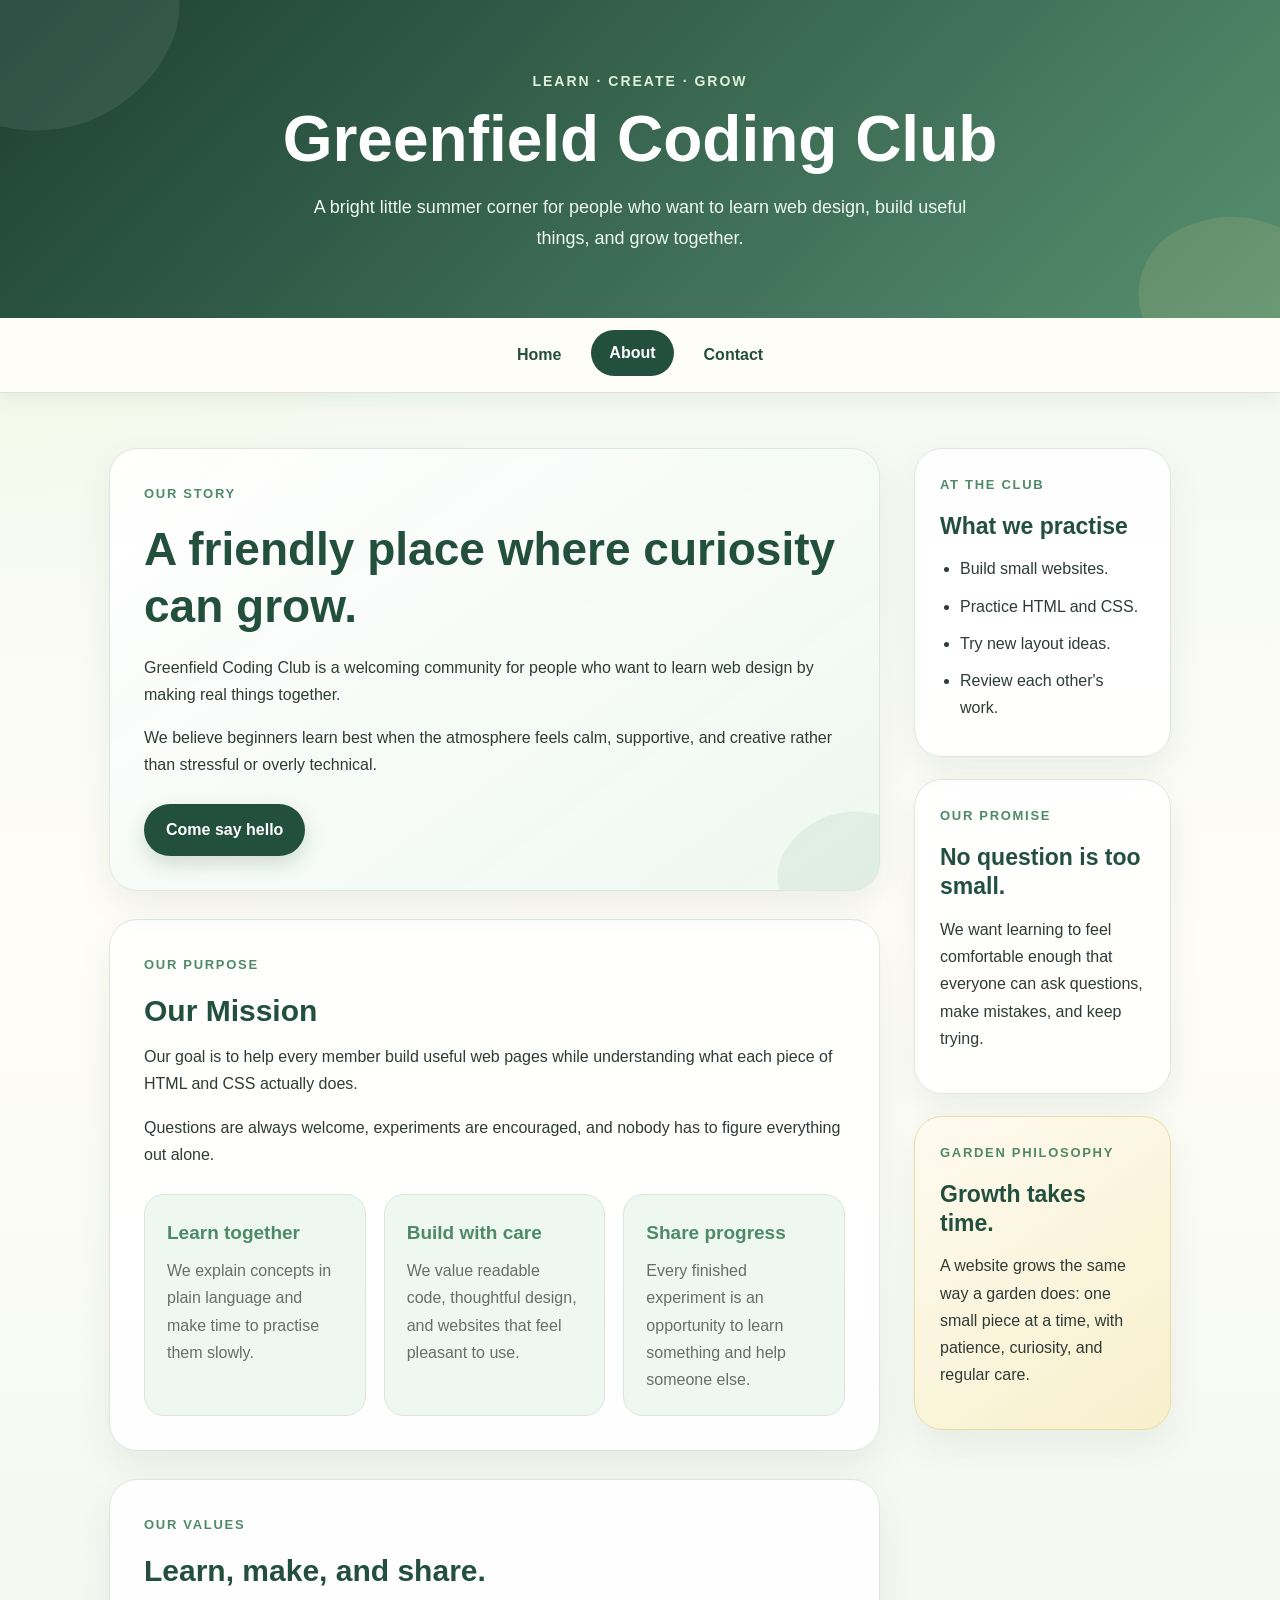
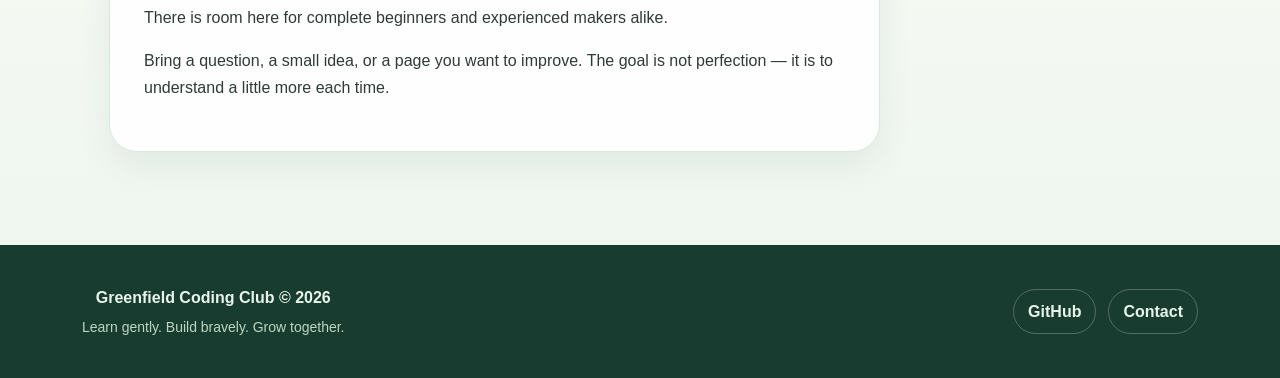
==== project/about.html @ da54e1cf "HW6: Complete 3-page mini-site with navigation" ====
<!doctype html>
<html lang="en">

<head>
  <meta charset="utf-8">

  <meta
    name="viewport"
    content="width=device-width, initial-scale=1"
  >

  <meta
    name="description"
    content="Learn about Greenfield Coding Club, our mission, activities, and friendly learning community."
  >

  <title>About | Greenfield Coding Club</title>

  <link rel="stylesheet" href="css/style.css">
</head>


<body>

  <!-- =========================
       HEADER
       Same header used across the mini-site
       ========================= -->

  <header class="site-header">

    <div class="container">

      <p class="site-tagline">
        Learn · Create · Grow
      </p>

      <h1 class="site-title">
        Greenfield Coding Club
      </h1>

      <p class="site-subtitle">
        A bright little summer corner for people who want
        to learn web design, build useful things, and grow together.
      </p>

    </div>

  </header>


  <!-- =========================
       SHARED NAVIGATION
       About is the current page
       ========================= -->

  <nav
    class="site-nav"
    aria-label="Main navigation"
  >

    <div class="container">

      <ul class="nav-list">

        <li>
          <a href="index.html">
            Home
          </a>
        </li>

        <li class="active">
          <a
            href="about.html"
            aria-current="page"
          >
            About
          </a>
        </li>

        <li>
          <a href="contact.html">
            Contact
          </a>
        </li>

      </ul>

    </div>

  </nav>


  <!-- =========================
       MAIN CONTENT
       ========================= -->

  <main class="site-main">

    <div class="container page-layout">


      <!-- Main About content -->

      <section class="main-content">

        <section class="hero-card">

          <p class="mini-label">
            Our Story
          </p>

          <h2>
            A friendly place where curiosity can grow.
          </h2>

          <p>
            Greenfield Coding Club is a welcoming community
            for people who want to learn web design by making
            real things together.
          </p>

          <p>
            We believe beginners learn best when the atmosphere
            feels calm, supportive, and creative rather than
            stressful or overly technical.
          </p>

          <a
            class="main-button"
            href="contact.html"
          >
            Come say hello
          </a>

        </section>


        <section class="content-card">

          <p class="mini-label">
            Our Purpose
          </p>

          <h2>
            Our Mission
          </h2>

          <p>
            Our goal is to help every member build useful web pages
            while understanding what each piece of HTML and CSS
            actually does.
          </p>

          <p>
            Questions are always welcome, experiments are encouraged,
            and nobody has to figure everything out alone.
          </p>


          <div class="feature-grid">

            <article class="feature-box">

              <h3>
                Learn together
              </h3>

              <p>
                We explain concepts in plain language
                and make time to practise them slowly.
              </p>

            </article>


            <article class="feature-box">

              <h3>
                Build with care
              </h3>

              <p>
                We value readable code, thoughtful design,
                and websites that feel pleasant to use.
              </p>

            </article>


            <article class="feature-box">

              <h3>
                Share progress
              </h3>

              <p>
                Every finished experiment is an opportunity
                to learn something and help someone else.
              </p>

            </article>

          </div>

        </section>


        <section class="content-card">

          <p class="mini-label">
            Our Values
          </p>

          <h2>
            Learn, make, and share.
          </h2>

          <p>
            There is room here for complete beginners
            and experienced makers alike.
          </p>

          <p>
            Bring a question, a small idea, or a page
            you want to improve. The goal is not perfection —
            it is to understand a little more each time.
          </p>

        </section>

      </section>


      <!-- About sidebar -->

      <aside
        class="sidebar"
        aria-label="About page sidebar"
      >

        <section class="sidebar-card">

          <p class="mini-label">
            At the Club
          </p>

          <h2>
            What we practise
          </h2>

          <ul class="sidebar-list">

            <li>
              Build small websites.
            </li>

            <li>
              Practice HTML and CSS.
            </li>

            <li>
              Try new layout ideas.
            </li>

            <li>
              Review each other's work.
            </li>

          </ul>

        </section>


        <section class="sidebar-card">

          <p class="mini-label">
            Our Promise
          </p>

          <h2>
            No question is too small.
          </h2>

          <p>
            We want learning to feel comfortable enough
            that everyone can ask questions, make mistakes,
            and keep trying.
          </p>

        </section>


        <section class="sidebar-card highlight-card">

          <p class="mini-label">
            Garden Philosophy
          </p>

          <h2>
            Growth takes time.
          </h2>

          <p>
            A website grows the same way a garden does:
            one small piece at a time, with patience,
            curiosity, and regular care.
          </p>

        </section>

      </aside>


    </div>

  </main>


  <!-- =========================
       FOOTER
       Same footer used across the mini-site
       ========================= -->

  <footer class="site-footer">

    <div class="container footer-content">

      <div>

        <p class="footer-title">
          Greenfield Coding Club © 2026
        </p>

        <p>
          Learn gently. Build bravely. Grow together.
        </p>

      </div>


      <div class="footer-links">

        <a
          href="https://github.com/"
          target="_blank"
        >
          GitHub
        </a>

        <a href="contact.html">
          Contact
        </a>

      </div>

    </div>

  </footer>


</body>

</html>
---- project/css/style.css ----
/* =========================
   SESSION 05 - SUMMER GARDEN
   Greenfield Coding Club
   ========================= */


/* ---------- Color system ---------- */

:root {
    --forest: #234f3f;
    --deep-green: #183c30;
    --leaf: #4f8a68;
    --fresh-green: #75a985;
    --sage: #dfeee3;
    --mint: #eef7f0;
    --cream: #fffdf7;
    --sun: #f5d98b;
    --text: #2f3b35;
    --muted: #637168;
    --white: #ffffff;
}


/* ---------- Reset ---------- */

* {
    margin: 0;
    padding: 0;
    box-sizing: border-box;
}
/* Required semantic layout styles for Homework 5 */

header {
    background-color: #234f3f;
    color: white;
    padding: 20px;
    text-align: center;
}

nav ul {
    list-style: none;
}

main {
    max-width: 1180px;
    margin: 0 auto;
    padding-left: 20px;
    padding-right: 20px;
}

/* ---------- Whole page ---------- */

body {
    margin: 0;
    background:
        radial-gradient(circle at top left, #f4f8df 0, transparent 28%),
        linear-gradient(180deg, #eef7f0 0%, #fffdf7 48%, #edf6ef 100%);
    color: var(--text);
    font-family: "Segoe UI", Arial, sans-serif;
    font-size: 16px;
    line-height: 1.7;
}


/* ---------- Reusable page width ---------- */

.container {
    width: 90%;
    max-width: 1180px;
    margin: 0 auto;
}


/* ---------- Header ---------- */

.site-header {
    position: relative;
    overflow: hidden;
    text-align: center;
    color: var(--white);
    background:
        linear-gradient(
            135deg,
            rgba(24, 60, 48, 0.98),
            rgba(79, 138, 104, 0.95)
        );
    padding: 70px 20px 65px;
}


/* Decorative summer circles / leaves */

.site-header::before {
    content: "";
    position: absolute;
    width: 240px;
    height: 240px;
    background-color: rgba(255, 255, 255, 0.08);
    border-radius: 60% 40% 65% 35%;
    top: -100px;
    left: -70px;
    transform: rotate(25deg);
}

.site-header::after {
    content: "";
    position: absolute;
    width: 190px;
    height: 190px;
    background-color: rgba(245, 217, 139, 0.12);
    border-radius: 40% 60% 35% 65%;
    right: -55px;
    bottom: -85px;
    transform: rotate(-20deg);
}

.site-header .container {
    position: relative;
    z-index: 1;
}

.site-tagline {
    margin: 0 0 10px;
    color: #dff0d8;
    font-size: 14px;
    font-weight: 700;
    letter-spacing: 2px;
    text-transform: uppercase;
}

.site-title {
    margin: 0;
    color: var(--white);
    font-size: clamp(38px, 6vw, 64px);
    line-height: 1.1;
}

.site-subtitle {
    max-width: 680px;
    margin: 18px auto 0;
    color: #eef8f0;
    font-size: 18px;
}


/* ---------- Navigation ---------- */

.site-nav {
    background-color: var(--cream);
    border-bottom: 1px solid #d8e7dc;
    box-shadow: 0 5px 20px rgba(35, 79, 63, 0.08);
}

.nav-list {
    list-style: none;

    display: flex;
    justify-content: center;
    align-items: center;

    gap: 12px;

    padding: 14px 0;
    margin: 0;
}

.nav-list a {
    display: block;
    color: var(--forest);
    text-decoration: none;
    font-weight: 700;

    padding: 9px 18px;

    border-radius: 999px;

    transition:
        background-color 0.2s ease,
        color 0.2s ease,
        transform 0.2s ease;
}

.nav-list a:hover,
.nav-list a.active,
.nav-list a[aria-current="page"] {
    background-color: var(--forest);
    color: var(--white);
    transform: translateY(-2px);
}


/* ---------- Main page ---------- */

.site-main {
    padding: 55px 0 65px;
}


/*
   FLEXBOX LAYOUT

   .page-layout is the PARENT.
   main-content and sidebar are its CHILDREN.
*/

.page-layout {
    display: flex;
    align-items: flex-start;

    gap: 34px;
}


/* Main column = wider */

.main-content {
    flex: 3;
}


/* Sidebar = narrower */

.sidebar {
    flex: 1;

    display: flex;
    flex-direction: column;
    gap: 22px;
}


/* ---------- General cards ---------- */

.hero-card,
.content-card,
.sidebar-card {
    background-color: rgba(255, 255, 255, 0.9);

    border: 1px solid #dbe8de;
    border-radius: 28px;

    box-shadow:
        0 15px 35px rgba(35, 79, 63, 0.08);

    padding: 34px;
}


/* ---------- Hero content ---------- */

.hero-card {
    position: relative;
    overflow: hidden;

    margin-bottom: 28px;

    background:
        linear-gradient(
            145deg,
            rgba(255, 255, 255, 0.97),
            rgba(238, 247, 240, 0.95)
        );
}

.hero-card::after {
    content: "";
    position: absolute;

    width: 130px;
    height: 130px;

    right: -35px;
    bottom: -45px;

    background-color: rgba(117, 169, 133, 0.13);

    border-radius: 70% 30% 60% 40%;
    transform: rotate(30deg);
}

.mini-label {
    margin: 0 0 8px;

    color: var(--leaf);

    font-size: 13px;
    font-weight: 800;

    letter-spacing: 1.7px;
    text-transform: uppercase;
}

.hero-card h2,
.content-card h2,
.sidebar-card h2 {
    color: var(--forest);

    line-height: 1.25;
}

.hero-card h2 {
    max-width: 700px;

    margin-bottom: 18px;

    font-size: clamp(30px, 4vw, 46px);
}

.hero-card p,
.content-card p,
.sidebar-card p {
    margin: 0 0 16px;
}


/* ---------- Main button ---------- */

.main-button {
    display: inline-block;

    margin-top: 10px;

    padding: 12px 22px;

    background-color: var(--forest);
    color: var(--white);

    text-decoration: none;
    font-weight: 700;

    border-radius: 999px;

    box-shadow:
        0 8px 20px rgba(35, 79, 63, 0.18);

    transition:
        transform 0.2s ease,
        background-color 0.2s ease;
}

.main-button:hover {
    background-color: var(--leaf);
    transform: translateY(-2px);
}


/* ---------- Content sections ---------- */

.content-card {
    margin-bottom: 28px;
}

.content-card h2 {
    margin-bottom: 14px;
    font-size: 30px;
}


/* ---------- Feature cards ---------- */

.feature-grid {
    display: flex;

    gap: 18px;

    margin-top: 26px;
}

.feature-box {
    flex: 1;

    padding: 22px;

    background-color: var(--mint);

    border: 1px solid #d7e8db;
    border-radius: 20px;
}

.feature-box h3 {
    margin-bottom: 8px;

    color: var(--leaf);

    font-size: 19px;
}

.feature-box p {
    margin: 0;

    color: var(--muted);
}


/* ---------- Sidebar ---------- */

.sidebar-card {
    padding: 25px;
}

.sidebar-card h2 {
    margin-bottom: 15px;

    font-size: 23px;
}

.sidebar-list {
    margin: 0;
    padding-left: 20px;
}

.sidebar-list li {
    margin-bottom: 10px;
}

.sidebar-list a {
    color: var(--forest);
    font-weight: 700;
    text-decoration: none;
}

.sidebar-list a:hover {
    color: var(--leaf);
    text-decoration: underline;
}


/* Special sunny sidebar */

.highlight-card {
    background:
        linear-gradient(
            145deg,
            #fffaf0,
            #f7f0cc
        );

    border-color: #eadca3;
}

/* ---------- Contact form ---------- */

.contact-form {
    margin-top: 24px;
}

.form-group {
    margin-bottom: 20px;
}

.form-group label {
    display: block;
    margin-bottom: 7px;

    color: var(--forest);

    font-weight: 700;
}

.form-group input,
.form-group textarea {
    width: 100%;

    padding: 13px 15px;

    border: 1px solid #cddfd2;
    border-radius: 14px;

    background-color: #fbfefb;

    color: var(--text);

    font: inherit;

    outline: none;
}

.form-group input:focus,
.form-group textarea:focus {
    border-color: var(--leaf);

    box-shadow:
        0 0 0 3px rgba(79, 138, 104, 0.12);
}

.form-group textarea {
    min-height: 150px;

    resize: vertical;
}

.form-button {
    border: none;

    padding: 12px 22px;

    background-color: var(--forest);
    color: var(--white);

    font: inherit;
    font-weight: 700;

    border-radius: 999px;

    cursor: pointer;

    box-shadow:
        0 8px 20px rgba(35, 79, 63, 0.18);
}

.form-button:hover {
    background-color: var(--leaf);
}
/* ---------- Footer ---------- */

.site-footer {
    background-color: var(--deep-green);
    color: #e8f4eb;

    text-align: center;

    padding: 35px 20px;
}

.site-footer p {
    margin: 4px 0;
}

.site-footer p:last-child {
    color: #bdd6c4;
    font-size: 14px;
}

.footer-content {
    display: flex;
    justify-content: space-between;
    align-items: center;
    gap: 25px;
}

.footer-title {
    font-weight: 700;
}

.footer-links {
    display: flex;
    gap: 12px;
}

.footer-links a {
    color: #e8f4eb;
    text-decoration: none;
    font-weight: 700;
    padding: 8px 14px;
    border: 1px solid rgba(255, 255, 255, 0.25);
    border-radius: 999px;
}

.footer-links a:hover {
    background-color: #e8f4eb;
    color: #183c30;
}

/* ---------- Responsive layout ---------- */

@media (max-width: 850px) {

    .page-layout {
        flex-direction: column;
    }

    .main-content,
    .sidebar {
        width: 100%;
    }

    .sidebar {
        flex-direction: row;
        flex-wrap: wrap;
    }

    .sidebar-card {
        flex: 1 1 250px;
    }

    .feature-grid {
        flex-direction: column;
    }
}


@media (max-width: 600px) {

    .site-header {
        padding: 55px 18px;
    }

    .nav-list {
        flex-wrap: wrap;
    }

    .hero-card,
    .content-card,
    .sidebar-card {
        padding: 24px;
        border-radius: 22px;
    }

    .site-main {
        padding-top: 35px;
    }
    .footer-content {
    flex-direction: column;
    text-align: center;
}
}
/* ==================================================
   SESSION 06 - THREE PAGE MINI SITE
   Home page additions
   ================================================== */


/* ---------- Active navigation item ---------- */

.nav-list li.active a {
    background-color: var(--forest);
    color: var(--white);
    transform: translateY(-2px);
}


/* ---------- Home welcome section ---------- */

.home-hero {
    display: flex;
    align-items: center;
    gap: 45px;

    margin-bottom: 32px;
    padding: 42px;

    background:
        linear-gradient(
            145deg,
            rgba(255, 255, 255, 0.96),
            rgba(238, 247, 240, 0.96)
        );

    border: 1px solid #dbe8de;
    border-radius: 30px;

    box-shadow:
        0 18px 40px rgba(35, 79, 63, 0.09);
}


.home-hero-copy {
    flex: 1.2;
}


.home-hero-copy h2 {
    margin-bottom: 18px;

    color: var(--forest);

    font-size: clamp(32px, 4vw, 48px);
    line-height: 1.2;
}


.home-hero-copy p {
    margin-bottom: 16px;
}


.home-hero-image {
    flex: 0.8;

    display: flex;
    justify-content: center;
    align-items: center;
}


.home-hero-image img {
    display: block;

    width: 100%;
    max-width: 430px;
    height: auto;

    border-radius: 26px;

    box-shadow:
        0 14px 30px rgba(35, 79, 63, 0.12);
}


/* ---------- What We Do list ---------- */

.activity-list {
    margin-top: 22px;
    padding: 0;

    list-style: none;
}


.activity-list li {
    position: relative;

    margin-bottom: 13px;
    padding: 15px 18px 15px 48px;

    background-color: var(--mint);

    border: 1px solid #d7e8db;
    border-radius: 16px;
}


.activity-list li::before {
    content: "✓";

    position: absolute;
    left: 18px;
    top: 14px;

    width: 22px;
    height: 22px;

    color: var(--white);
    background-color: var(--leaf);

    font-size: 13px;
    font-weight: 800;
    line-height: 22px;
    text-align: center;

    border-radius: 50%;
}


/* ---------- Summer workshop ---------- */

.summer-feature {
    display: flex;
    align-items: center;

    gap: 38px;

    margin-bottom: 28px;
    padding: 34px;

    background:
        linear-gradient(
            135deg,
            #f8f4d7,
            #edf7ef
        );

    border: 1px solid #e4dfbd;
    border-radius: 28px;

    box-shadow:
        0 15px 35px rgba(35, 79, 63, 0.07);
}


.summer-feature-image,
.summer-feature-copy {
    flex: 1;
}


.summer-feature-image img {
    display: block;

    width: 100%;
    height: auto;

    border-radius: 22px;
}


.summer-feature-copy h2 {
    margin-bottom: 14px;

    color: var(--forest);

    font-size: 30px;
    line-height: 1.25;
}


.summer-feature-copy p {
    margin-bottom: 0;
}


/* ---------- Upcoming events ---------- */

.event-grid {
    display: flex;

    gap: 20px;

    margin-top: 25px;
}


.event-card {
    flex: 1;

    padding: 24px;

    background:
        linear-gradient(
            180deg,
            #ffffff,
            #f4faf5
        );

    border: 1px solid #d7e6da;
    border-radius: 20px;

    transition:
        transform 0.2s ease,
        box-shadow 0.2s ease;
}


.event-card:hover {
    transform: translateY(-4px);

    box-shadow:
        0 12px 26px rgba(35, 79, 63, 0.10);
}


.event-date {
    display: inline-block;

    margin-bottom: 13px;
    padding: 6px 11px;

    color: var(--forest);
    background-color: #f5e7a8;

    font-size: 12px;
    font-weight: 800;
    letter-spacing: 1px;

    border-radius: 999px;
}


.event-card h3 {
    margin-bottom: 9px;

    color: var(--leaf);

    font-size: 20px;
}


.event-card p:last-child {
    margin-bottom: 0;

    color: var(--muted);
}


/* ---------- Session 06 responsive additions ---------- */

@media (max-width: 850px) {

    .home-hero,
    .summer-feature {
        flex-direction: column;
    }

    .home-hero-copy,
    .home-hero-image,
    .summer-feature-image,
    .summer-feature-copy {
        width: 100%;
    }

    .home-hero-image img {
        max-width: 500px;
    }

    .event-grid {
        flex-direction: column;
    }
}


@media (max-width: 600px) {

    .home-hero,
    .summer-feature {
        padding: 24px;

        border-radius: 22px;
    }

    .home-hero {
        gap: 28px;
    }

    .summer-feature {
        gap: 25px;
    }

    .activity-list li {
        padding-right: 14px;
    }
}
/* ==================================================
   SESSION 06 - CONTACT PAGE
   ================================================== */


/* ---------- Contact hero ---------- */

.contact-hero {
    display: flex;
    align-items: center;
    gap: 45px;

    margin-bottom: 30px;
    padding: 42px;

    background:
        linear-gradient(
            145deg,
            rgba(255, 255, 255, 0.97),
            rgba(238, 247, 240, 0.95)
        );

    border: 1px solid #dbe8de;
    border-radius: 30px;

    box-shadow:
        0 18px 40px rgba(35, 79, 63, 0.09);
}


.contact-hero-copy {
    flex: 1.15;
}


.contact-hero-copy h2 {
    margin-bottom: 18px;

    color: var(--forest);

    font-size: clamp(34px, 4vw, 48px);
    line-height: 1.2;
}


.contact-hero-copy p {
    margin-bottom: 16px;
}


.contact-hero-image {
    flex: 0.85;

    display: flex;
    justify-content: center;
    align-items: center;
}


.contact-hero-image img {
    display: block;

    width: 100%;
    max-width: 420px;
    height: auto;

    border-radius: 26px;

    box-shadow:
        0 14px 30px rgba(35, 79, 63, 0.12);
}


/* ---------- Contact information layout ---------- */

.contact-info-grid {
    display: flex;
    gap: 24px;

    margin-bottom: 28px;
}


.contact-info-card {
    flex: 1;

    padding: 30px;

    background-color: rgba(255, 255, 255, 0.92);

    border: 1px solid #dbe8de;
    border-radius: 25px;

    box-shadow:
        0 12px 28px rgba(35, 79, 63, 0.07);
}


.contact-info-card h2 {
    margin-bottom: 17px;

    color: var(--forest);

    font-size: 27px;
}


/* ---------- Contact channels list ---------- */

.contact-list {
    margin: 22px 0 0;
    padding: 0;

    list-style: none;
}


.contact-list li {
    margin-bottom: 14px;
    padding: 15px 17px;

    background-color: var(--mint);

    border: 1px solid #d6e7da;
    border-radius: 15px;

    color: var(--text);
}


.contact-list strong {
    color: var(--forest);
}


/* ---------- Meeting card ---------- */

.meeting-card {
    background:
        linear-gradient(
            145deg,
            #fffdf7,
            #f6f2d8
        );

    border-color: #eadfae;
}


.meeting-card p {
    margin-bottom: 16px;
}


/* ---------- Final invitation ---------- */

.contact-invitation {
    text-align: center;
}


.contact-invitation h2 {
    max-width: 650px;
    margin-left: auto;
    margin-right: auto;
}


.contact-invitation > p:not(.mini-label) {
    max-width: 720px;
    margin-left: auto;
    margin-right: auto;
}


/* ---------- Contact responsive layout ---------- */

@media (max-width: 850px) {

    .contact-hero {
        flex-direction: column;
    }

    .contact-hero-copy,
    .contact-hero-image {
        width: 100%;
    }

    .contact-hero-image img {
        max-width: 500px;
    }

    .contact-info-grid {
        flex-direction: column;
    }
}


@media (max-width: 600px) {

    .contact-hero {
        padding: 24px;
        gap: 28px;

        border-radius: 22px;
    }

    .contact-info-card {
        padding: 24px;

        border-radius: 22px;
    }
}
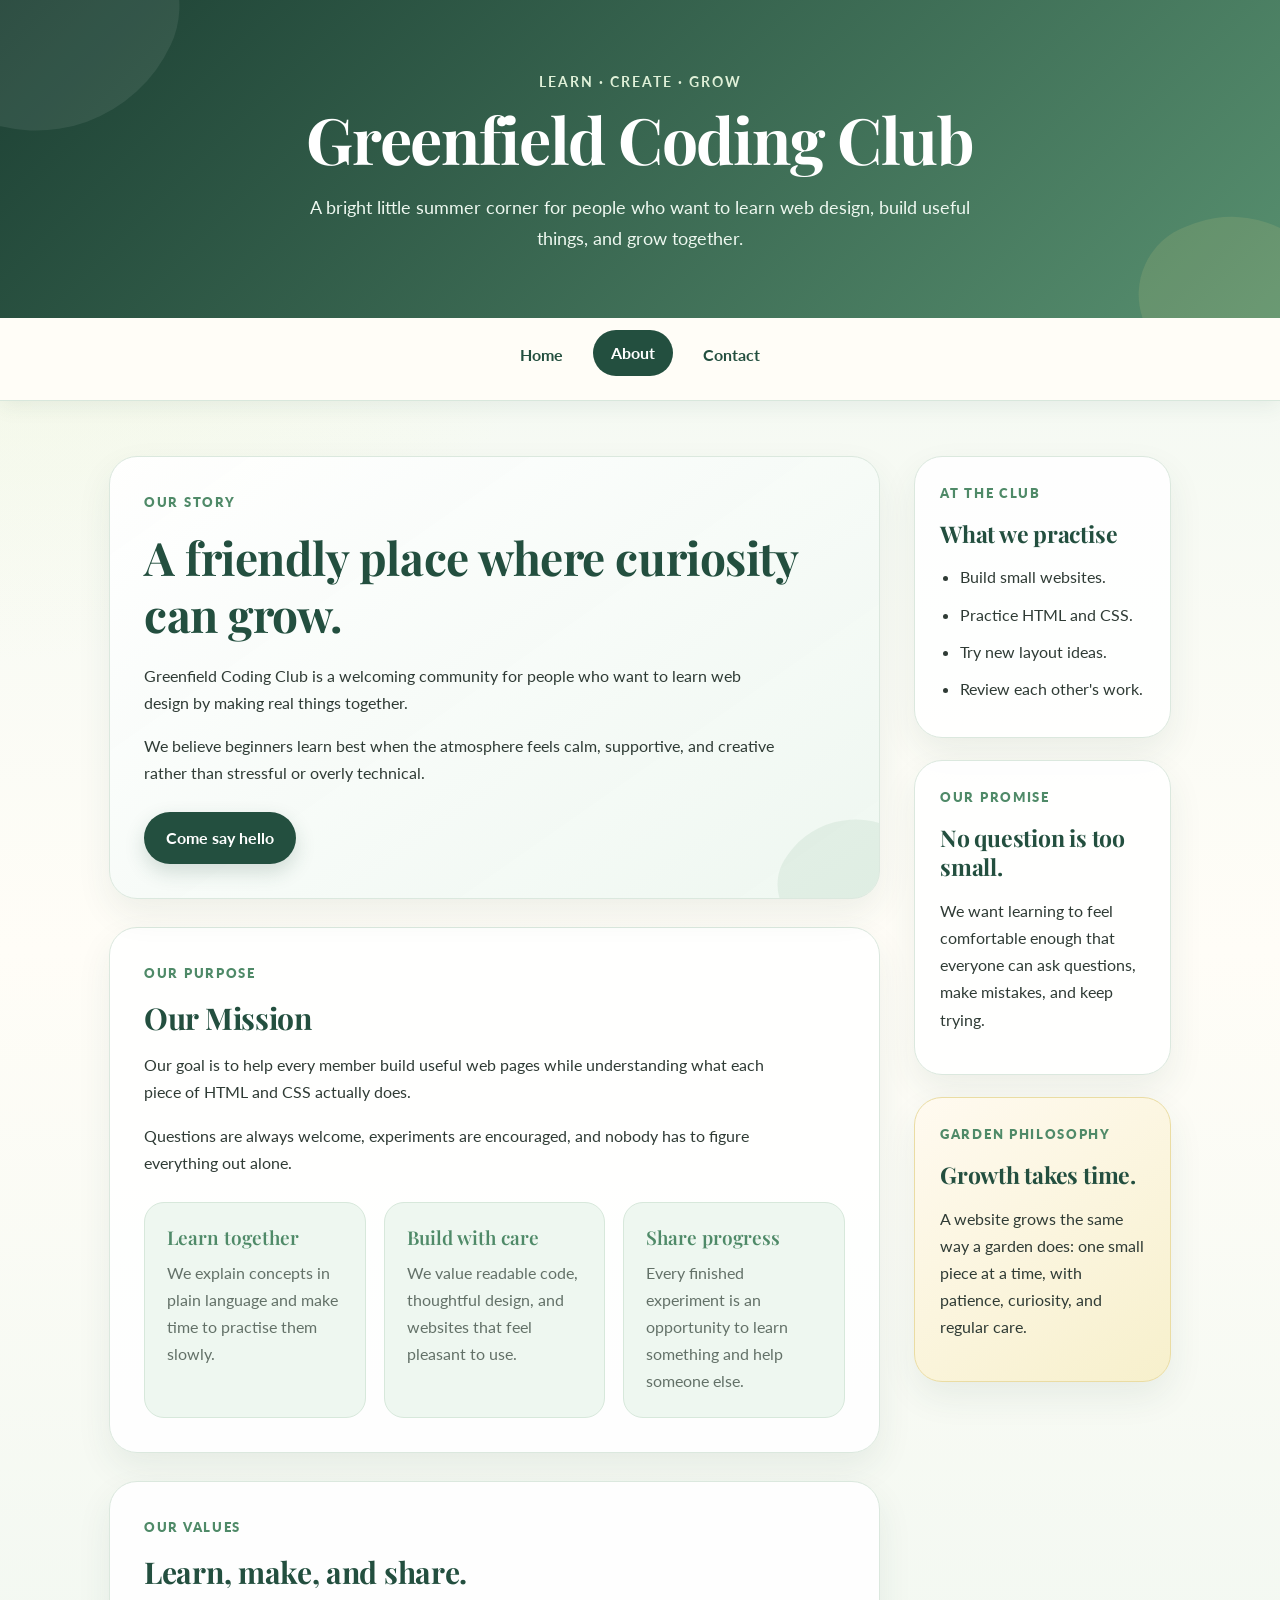
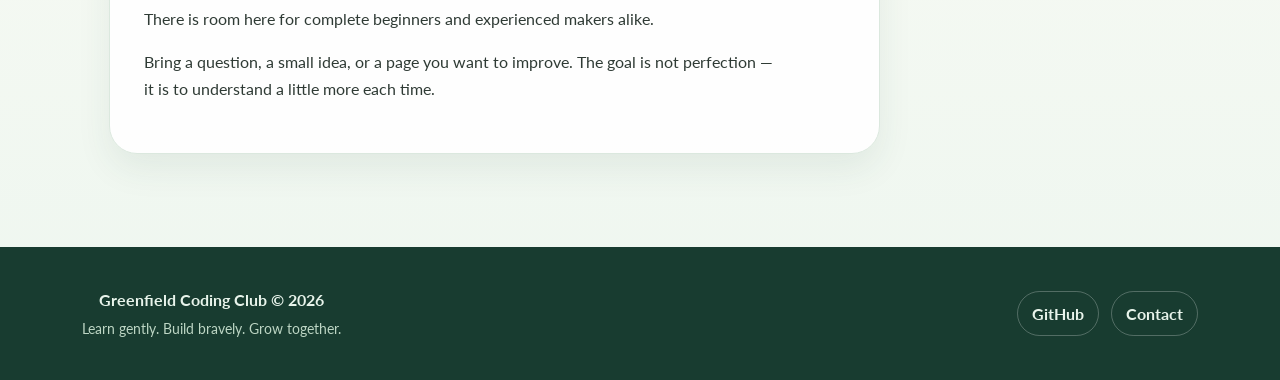
==== commit 67a6747c: "HW7: Add Google Fonts and improve typography" ====
--- a/project/about.html
+++ b/project/about.html
@@ -15,7 +15,14 @@
   >
 
   <title>About | Greenfield Coding Club</title>
-
+<link rel="preconnect" href="https://fonts.googleapis.com">
+
+<link rel="preconnect" href="https://fonts.gstatic.com" crossorigin>
+
+<link
+  href="https://fonts.googleapis.com/css2?family=Lato:wght@400;700&family=Playfair+Display:wght@600;700&display=swap"
+  rel="stylesheet"
+>
   <link rel="stylesheet" href="css/style.css">
 </head>
 
--- a/project/css/style.css
+++ b/project/css/style.css
@@ -1131,4 +1131,92 @@
 
         border-radius: 22px;
     }
+}
+/* ==================================================
+   SESSION 07 - TYPOGRAPHY WITH GOOGLE FONTS
+   Heading: Playfair Display
+   Body: Lato
+   ================================================== */
+
+
+/* ---------- Body typography ---------- */
+
+body {
+    font-family: "Lato", Arial, sans-serif;
+    line-height: 1.7;
+}
+
+
+/* ---------- Heading typography ---------- */
+
+h1,
+h2,
+h3 {
+    font-family: "Playfair Display", Georgia, serif;
+}
+
+
+h1 {
+    font-size: clamp(2.6rem, 6vw, 4rem);
+    font-weight: 700;
+    line-height: 1.1;
+    letter-spacing: -0.02em;
+}
+
+
+h2 {
+    font-size: clamp(1.8rem, 3vw, 2.4rem);
+    font-weight: 700;
+    line-height: 1.25;
+    letter-spacing: -0.01em;
+}
+
+
+h3 {
+    font-size: 1.25rem;
+    font-weight: 600;
+    line-height: 1.35;
+}
+
+
+/* ---------- Paragraph readability ---------- */
+
+p {
+    line-height: 1.7;
+}
+
+
+.home-hero-copy p,
+.hero-card p,
+.content-card > p,
+.contact-hero-copy p,
+.contact-info-card p {
+    max-width: 70ch;
+}
+
+
+/* ---------- List readability ---------- */
+
+li {
+    line-height: 1.7;
+    margin-bottom: 8px;
+}
+
+
+/* ---------- Link typography ---------- */
+
+a {
+    color: #2f6b52;
+    font-weight: 700;
+    text-decoration-thickness: 1px;
+    text-underline-offset: 3px;
+
+    transition:
+        color 0.2s ease,
+        background-color 0.2s ease;
+}
+
+
+a:hover {
+    color: #75a985;
 }
